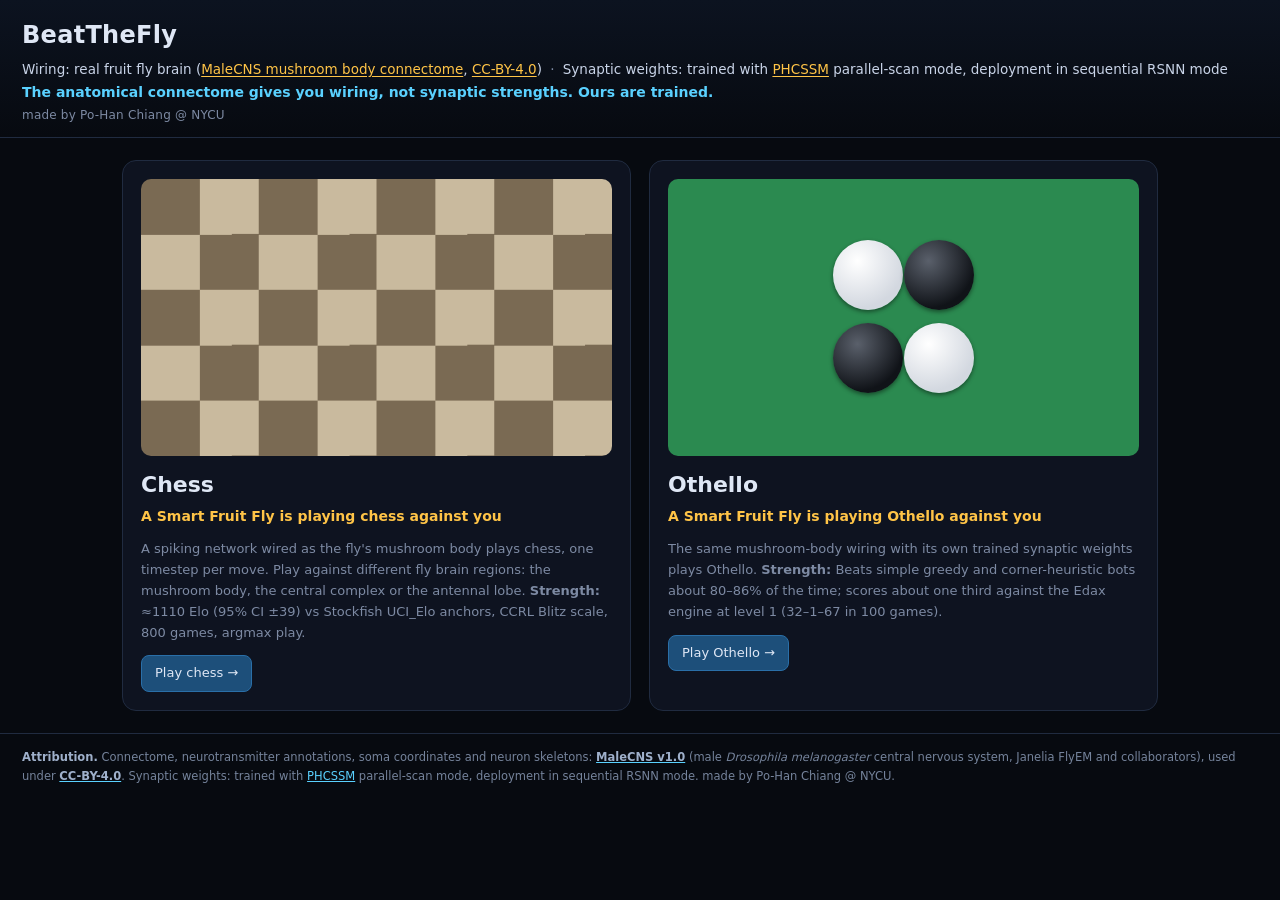
==== index.html @ 7017ef51 "Brain-region opponents (Central Complex, Antennal Lobe), pick-first chess page, cached downloads Co-" ====
<!doctype html>
<!-- SPDX-License-Identifier: GPL-3.0-or-later -->
<html lang="en">
<head>
<meta charset="utf-8">
<meta name="viewport" content="width=device-width,initial-scale=1">
<meta name="google-site-verification" content="KViT-tN7lhzIxqualHoKOShjRrce-UIVY56-z95f7JE">
<title>BeatTheFly</title>
<meta name="description" content="BeatTheFly: play chess or Othello against a smart fruit fly. A spiking neural network wired from the real Drosophila mushroom-body connectome (MaleCNS), running in your browser.">
<link rel="canonical" href="https://phclab.github.io/BeatTheFly/">
<meta property="og:type" content="website">
<meta property="og:title" content="BeatTheFly">
<meta property="og:description" content="BeatTheFly: play chess or Othello against a smart fruit fly. A spiking neural network wired from the real Drosophila mushroom-body connectome (MaleCNS), running in your browser.">
<meta property="og:url" content="https://phclab.github.io/BeatTheFly/">
<meta name="twitter:card" content="summary">
<link rel="icon" href="data:image/svg+xml,%3Csvg xmlns='http://www.w3.org/2000/svg' viewBox='0 0 60 44'%3E%3Cellipse cx='26' cy='12' rx='13' ry='6.5' fill='%23cde8ff' fill-opacity='.8' transform='rotate(-22 26 12)'/%3E%3Cellipse cx='26' cy='20' rx='13' ry='6.5' fill='%23cde8ff' fill-opacity='.8' transform='rotate(22 26 20)'/%3E%3Cellipse cx='27' cy='24' rx='14' ry='9' fill='%233b4657'/%3E%3Cellipse cx='40' cy='22' rx='8.5' ry='7.5' fill='%232a3340'/%3E%3Cellipse cx='45.5' cy='19' rx='5' ry='5.2' fill='%23e2452f'/%3E%3Cellipse cx='45.5' cy='26' rx='4.4' ry='4.6' fill='%23e2452f'/%3E%3C/svg%3E">
<link rel="stylesheet" href="ui/app.css">
</head>
<body>
<header>
  <h1 id="title">BeatTheFly</h1>
  <div class="attrib">Wiring: real fruit fly brain (<a href="https://male-cns.janelia.org/" target="_blank" rel="noopener">MaleCNS
  mushroom body connectome</a>, <a href="https://creativecommons.org/licenses/by/4.0/" target="_blank" rel="noopener">CC-BY-4.0</a>)
  <span class="sep">·</span> Synaptic weights: trained with <a href="https://arxiv.org/abs/2604.01295" target="_blank" rel="noopener">PHCSSM</a> parallel-scan mode, deployment in sequential RSNN mode</div>
  <div class="claim">The anatomical connectome gives you wiring, not synaptic strengths. Ours are trained.</div>
  <div class="byline">made by Po-Han Chiang @ NYCU</div>
</header>

<div class="chooser">
  <a class="gamecard" href="chess/">
    <div class="pic chess"></div>
    <h2>Chess</h2>
    <div class="tl">A Smart Fruit Fly is playing chess against you</div>
    <div class="d" id="chessInfo">A spiking network wired as the fly's mushroom body plays chess, one timestep per move. Play against different fly brain regions: the mushroom body, the central complex or the antennal lobe.</div>
    <span class="go">Play chess →</span>
  </a>
  <a class="gamecard" href="othello/">
    <div class="pic oth"><i class="disc w" style="left:35%;top:22%"></i><i class="disc b" style="left:50%;top:22%"></i>
      <i class="disc b" style="left:35%;top:52%"></i><i class="disc w" style="left:50%;top:52%"></i></div>
    <h2>Othello</h2>
    <div class="tl">A Smart Fruit Fly is playing Othello against you</div>
    <div class="d" id="othelloInfo">The same mushroom-body wiring with its own trained synaptic weights plays Othello.</div>
    <span class="go">Play Othello →</span>
  </a>
</div>

<footer>
  <b>Attribution.</b> Connectome, neurotransmitter annotations, soma coordinates and neuron skeletons:
  <a href="https://male-cns.janelia.org/" target="_blank" rel="noopener"><b>MaleCNS v1.0</b></a> (male
  <i>Drosophila melanogaster</i> central nervous system, Janelia FlyEM and collaborators), used under
  <a href="https://creativecommons.org/licenses/by/4.0/" target="_blank" rel="noopener"><b>CC-BY-4.0</b></a>.
  Synaptic weights: trained with <a href="https://arxiv.org/abs/2604.01295" target="_blank" rel="noopener">PHCSSM</a>
  parallel-scan mode, deployment in sequential RSNN mode.
  <span class="byline">made by Po-Han Chiang @ NYCU</span>.
</footer>

<script type="module">
const esc = s => String(s).replace(/[&<>"]/g, c => ({ '&': '&amp;', '<': '&lt;', '>': '&gt;', '"': '&quot;' }[c]));
async function strength(kind) {
  try { const r = await fetch('data/strength_' + kind + '.json'); return r.ok ? await r.json() : null; } catch (_) { return null; }
}
strength('chess').then(st => {
  if (st && st.elo_text) document.getElementById('chessInfo').insertAdjacentHTML('beforeend', ' <b>Strength:</b> ' + esc(st.elo_text) + '.');
});
strength('othello').then(st => {
  if (st && st.strength_text) document.getElementById('othelloInfo').insertAdjacentHTML('beforeend', ' <b>Strength:</b> ' + esc(st.strength_text));
});
</script>
</body>
</html>
---- ui/app.css ----
/* SPDX-License-Identifier: GPL-3.0-or-later */
:root{
  --bg:#070a10; --panel:#0e1320; --panel2:#121929; --line:#202b40;
  --ink:#dfe7f5; --dim:#7d8aa3; --accent:#5ad1ff; --gold:#ffc447;
  --kc:#4fd1c5; --mbon:#7aa2ff; --dan:#ff7ab6; --apl:#c58cff; --oth:#98a6bd;
  --good:#43d17a; --warn:#ff8a5b;
}
*{box-sizing:border-box}
body{margin:0;background:var(--bg);color:var(--ink);
  font:14px/1.55 ui-sans-serif,system-ui,-apple-system,"Segoe UI",Roboto,"Helvetica Neue",sans-serif}
a{color:var(--accent)}
header{padding:17px 22px 12px;border-bottom:1px solid var(--line);
  background:linear-gradient(180deg,#0c1320,#070a10)}
header h1{margin:0;font-size:24px;letter-spacing:.3px}
header .tagline{margin-top:2px;font-size:15px;font-weight:600;color:var(--gold)}
header .attrib{margin-top:5px;font-size:13.5px;color:#c9d4e8;line-height:1.5}
header .attrib a{color:var(--gold);text-decoration:underline;text-underline-offset:2px}
header .attrib .sep{color:var(--dim);margin:0 4px}
header .claim{margin-top:4px;font-size:14px;font-weight:600;color:var(--accent);line-height:1.4}
header .byline{margin-top:3px;font-size:12px;color:var(--dim);letter-spacing:.2px}
@media (max-width:600px){header{padding:13px 14px 10px} header h1{font-size:21px} header .tagline{font-size:14px}
  header .attrib{font-size:12.5px} header .claim{font-size:13px} header .attrib .sep{display:block;height:0;overflow:hidden;margin:0}}
.wrap{display:grid;grid-template-columns:var(--bcol,430px) minmax(340px,560px);grid-template-areas:"board side" "notes side";
  gap:16px;padding:16px 22px 40px;align-items:start;justify-content:center}
#colBoard{grid-area:board;min-width:0;overflow-x:clip} #colSide{grid-area:side;min-width:0} #colNotes{grid-area:notes;min-width:0}
#colSide .grid4{grid-template-columns:1fr 1fr}
@media (max-width:1000px){.wrap{grid-template-columns:minmax(0,1fr);grid-template-areas:"board" "side" "notes"}}
@media (max-width:600px){.wrap{padding:12px 10px 30px} #colSide .grid2{grid-template-columns:1fr}}
.card{background:var(--panel);border:1px solid var(--line);border-radius:12px;padding:14px;margin-bottom:14px}
.card.hero{border-color:#2d4a6b;background:linear-gradient(180deg,#0f1a2b,#0e1320)}
.card h2{margin:0 0 10px;font-size:12px;letter-spacing:1.4px;text-transform:uppercase;color:var(--dim);font-weight:600}
.card.hero h2{color:var(--accent)}
.card h2 .sm{float:right;text-transform:none;letter-spacing:0;font-weight:400;color:#5d6b85}

#boardstage{position:relative}
#flyguy{position:absolute;left:0;top:0;width:52px;height:38px;pointer-events:none;z-index:40;
  opacity:0;transition:opacity .25s;will-change:transform;filter:drop-shadow(0 3px 5px rgba(0,0,0,.55))}
#flyguy .abdo{fill:#3b4657} #flyguy .thor{fill:#2a3340}
#flyguy .eye{fill:#e2452f} #flyguy .glint{fill:#fff;opacity:.85}
#flyguy .ant,#flyguy .leg{stroke:#222a36;stroke-width:2;fill:none;stroke-linecap:round}
#flyguy .wing ellipse{fill:rgba(205,232,255,.5);stroke:rgba(255,255,255,.5);stroke-width:.7}
#flyguy .wing{transform-origin:34px 18px;animation:flap .07s linear infinite alternate}
#flyguy .wing.wr{animation-delay:.035s}
@keyframes flap{from{transform:scaleY(.35) rotate(-6deg)}to{transform:scaleY(1) rotate(6deg)}}
#flybubble{position:absolute;left:0;top:0;z-index:41;pointer-events:none;opacity:0;transition:opacity .2s;
  background:#f4f7ff;color:#1b2435;border-radius:12px;padding:3px 10px;font:600 13px/1.1 ui-monospace,monospace;
  box-shadow:0 3px 8px rgba(0,0,0,.5)}
#flybubble::after{content:"";position:absolute;left:8px;bottom:-5px;width:8px;height:8px;
  background:#f4f7ff;border-radius:50%}
#flybubble span{animation:dots 1.1s steps(4,end) infinite}
@keyframes dots{0%{opacity:.35}50%{opacity:1}100%{opacity:.35}}
#flycarry{position:absolute;left:0;top:0;z-index:39;pointer-events:none;opacity:0;
  will-change:transform;background:none}
#boardstage>#flyguy,#boardstage>#flybubble,#boardstage>#flycarry,#boardstage>.puff{
  pointer-events:none!important;background-color:transparent}
.puff{position:absolute;width:10px;height:10px;margin:-5px 0 0 -5px;border-radius:50%;
  background:rgba(255,255,255,.85);pointer-events:none;z-index:38;animation:puffout .6s ease-out forwards}
.puff.hit{background:rgba(255,120,90,.9)} .puff.gold{background:rgba(255,196,71,.95)}
@keyframes puffout{to{transform:scale(7);opacity:0}}
#skipfly{position:absolute;right:6px;top:6px;z-index:42;display:none}
#boardwrap{width:100%;aspect-ratio:1;border-radius:8px;overflow:hidden;box-shadow:0 4px 26px rgba(0,0,0,.5);
  position:relative;touch-action:none;user-select:none}
.bd{position:relative}
.bd-sq{position:absolute;inset:0;display:grid;grid-template-columns:repeat(8,1fr);grid-template-rows:repeat(8,1fr)}
.bd-pc{position:absolute;inset:0;pointer-events:none}
.bd .sq{position:relative}
.bd .sq.lt{background:#c9ba9e} .bd .sq.dk{background:#7a6a53}
.bd .sq.last{box-shadow:inset 0 0 0 100px rgba(255,196,71,.30)}
.bd .sq.sel{box-shadow:inset 0 0 0 100px rgba(60,160,225,.42)}
.bd .sq.chk{background:radial-gradient(ellipse at center,#ff4a3d 0%,#d0201a 28%,rgba(160,0,0,0) 72%)}
.bd .sq.dest::after{content:"";position:absolute;left:50%;top:50%;width:30%;height:30%;
  transform:translate(-50%,-50%);border-radius:50%;background:rgba(30,140,200,.55)}
.bd .sq.dest.cap::after{width:88%;height:88%;background:none;border:5px solid rgba(30,140,200,.55)}
.bd .sq .cr,.bd .sq .cf{position:absolute;font:700 9px/1 ui-monospace,monospace;color:rgba(0,0,0,.42);font-style:normal}
.bd .sq .cr{left:2px;top:2px} .bd .sq .cf{right:3px;bottom:2px}
.bd .sq.dk .cr,.bd .sq.dk .cf{color:rgba(255,255,255,.45)}
.bd .pc{position:absolute;left:0;top:0;background-size:88%;background-repeat:no-repeat;background-position:center;
  pointer-events:none;transition:transform .14s ease-out;will-change:transform;z-index:2}
.bd .pc.drag{transition:none;z-index:9;filter:drop-shadow(0 6px 8px rgba(0,0,0,.55))}
.capbar{display:flex;align-items:center;gap:2px;min-height:24px}
.capbar .adv{font:600 12px/1 ui-monospace,monospace;color:var(--gold);margin-left:6px}
.capbar .who{font:600 10.5px/1 ui-sans-serif;letter-spacing:1px;color:var(--dim);width:38px;flex:none}
.cpc{width:19px;height:19px;background-size:contain;background-repeat:no-repeat;background-position:center;display:inline-block;opacity:.92}
.row{display:flex;gap:8px;flex-wrap:wrap;align-items:center}
button{background:#1a2334;color:var(--ink);border:1px solid #2b3a55;border-radius:8px;padding:7px 13px;font-size:13px;cursor:pointer}
button:hover{background:#222f47} button:disabled{opacity:.4;cursor:default}
button.pri{background:#1d4f7a;border-color:#2a6fa8}
button.on{background:#2a6fa8;border-color:#4f9ad4}
button.sm{padding:4px 9px;font-size:12px}
#status{margin-top:10px;font-size:13px;min-height:22px}
#status .big{font-size:15px;font-weight:600}
#flyline{margin-top:6px;font-size:12.5px;color:#9fb0cb;min-height:18px;font-family:ui-monospace,monospace}
.moves{max-height:160px;overflow:auto;font-family:ui-monospace,monospace;font-size:12.5px;color:#b9c6dd;
  background:var(--panel2);border:1px solid var(--line);border-radius:8px;padding:8px;margin-top:10px}
.moves table{border-collapse:collapse;width:100%}
.moves td{padding:1px 4px} .moves td.n{color:var(--dim);width:28px;text-align:right}
.moves td.f{color:var(--gold)} .moves .dim{color:var(--dim)}
.over{margin-top:10px;padding:9px 12px;border-radius:9px;background:#22182c;border:1px solid #43305a;font-size:13.5px}
.over b{color:var(--gold)}

#atlaswrap{position:relative}
#atlas{display:block;width:100%;border-radius:9px;background:#05080e}
.alab{display:flex;justify-content:space-between;font-size:11px;color:var(--dim);margin:8px 2px 0}
.alab b{color:#b9c6dd}
.scrub{display:flex;align-items:center;gap:10px;margin-top:11px}
.scrub input[type=range]{flex:1;accent-color:var(--accent)}
.scrub .lb{font:11px/1 ui-monospace,monospace;color:var(--dim);min-width:112px}

.grid2{display:grid;grid-template-columns:1fr 1fr;gap:14px}
.grid3{display:grid;grid-template-columns:repeat(3,1fr);gap:10px}
.grid4{display:grid;grid-template-columns:repeat(4,1fr);gap:10px}
@media (max-width:900px){.grid2,.grid3,.grid4{grid-template-columns:1fr 1fr}}
.metric{background:var(--panel2);border:1px solid var(--line);border-radius:9px;padding:9px 11px}
.metric .k{font-size:10.5px;letter-spacing:.9px;text-transform:uppercase;color:var(--dim)}
.metric .v{font-family:ui-monospace,monospace;font-size:18px;margin-top:2px}
.metric .s{font-size:11px;color:var(--dim);font-family:ui-monospace,monospace}
canvas.chart{display:block;width:100%;background:#080d15;border-radius:6px}
.dot{display:inline-block;width:8px;height:8px;border-radius:50%;margin-right:5px;vertical-align:1px}
.legend{display:flex;gap:15px;flex-wrap:wrap;font-size:11.5px;color:var(--dim);margin-top:8px;line-height:1.5}
.legend b{color:#b9c6dd}
.cand{display:grid;grid-template-columns:26px 70px 1fr 52px;gap:8px;align-items:center;padding:3px 0;font-size:13px}
.cand .rk{font-family:ui-monospace,monospace;font-size:11px;color:var(--dim);text-align:right}
.cand .mv{font-family:ui-monospace,monospace;font-weight:600}
.cand .bar{height:13px;background:#131b2a;border-radius:6px;overflow:hidden}
.cand .bar i{display:block;height:100%;background:linear-gradient(90deg,#2b6fa0,#5ad1ff);width:0}
.cand .pv{font-family:ui-monospace,monospace;font-size:12px;color:#9fb0cb;text-align:right}
.cand.lead .mv{color:var(--gold)} .cand.lead .bar i{background:linear-gradient(90deg,#a97a13,#ffc447)}
.lamp{display:flex;align-items:center;gap:13px}
.lamp .bulb{width:44px;height:44px;border-radius:50%;background:#241422;border:2px solid #40203a;flex:none}
.lamp .bulb.on{background:var(--dan);border-color:#ffb8db;box-shadow:0 0 28px rgba(255,122,182,.8)}
.lamp .t{font-size:12px;color:var(--dim)}
.lamp .t b{color:var(--ink);font-family:ui-monospace,monospace;font-size:16px;display:block}
svg.mech{width:100%;height:96px;display:block;margin-top:8px}
svg.mech text{font:10px ui-monospace,monospace;fill:#9fb0cb}
svg.mech .box{fill:#151f2e;stroke:#2b3a54}
svg.mech .gate{stroke:#4a2b3c;stroke-width:2.5;fill:none}
svg.mech.fire .gate{stroke:var(--dan);filter:drop-shadow(0 0 6px rgba(255,122,182,.8))}
svg.mech.fire .danbox{stroke:var(--dan);fill:#2a1521}
.hemi{display:grid;grid-template-columns:1fr 56px 1fr;gap:8px;align-items:center;margin-top:7px}
.hemi .hb{height:15px;background:#131b2a;border-radius:4px;overflow:hidden;display:flex}
.hemi .hb.L{justify-content:flex-end}
.hemi .hb i{display:block;height:100%;width:0}
.hemi .hb.L i{background:linear-gradient(90deg,#2b6fa0,#5ad1ff)}
.hemi .hb.R i{background:linear-gradient(90deg,#ff7ab6,#a13d6d)}
.hemi .mid{text-align:center;font-size:11px;color:var(--dim);font-family:ui-monospace,monospace}
table.fact{width:100%;border-collapse:collapse;font-size:12.5px}
table.fact td{padding:3px 0;vertical-align:top;border-bottom:1px solid #18202f}
table.fact td:first-child{color:var(--dim);width:46%}
table.fact td:last-child{font-family:ui-monospace,monospace}
.note{font-size:12.5px;color:#9fb0cb;line-height:1.65}
.note b{color:var(--ink)} .note p{margin:.2em 0 .75em}
.small{font-size:11.5px;color:#75839b}
.warn{color:var(--warn)} .ok{color:var(--good)}
.cells{display:grid;grid-template-columns:repeat(auto-fit,minmax(170px,1fr));gap:10px;margin-top:4px}
.cell{background:var(--panel2);border:1px solid var(--line);border-radius:9px;padding:9px 11px}
.cell .h{font-size:12px;font-weight:600}
.cell .d{font-size:11.5px;color:var(--dim);margin-top:3px;line-height:1.5}
.promo{position:fixed;inset:0;background:rgba(4,7,12,.8);display:flex;align-items:center;justify-content:center;z-index:99}
.promo .box{background:var(--panel);border:1px solid var(--line);border-radius:12px;padding:18px 22px;text-align:center}
.promo .pcs{display:flex;gap:10px;margin-top:14px}
.promo .pcs div{width:64px;height:64px;background:#1a2334;border-radius:9px;cursor:pointer;
  background-size:82%;background-position:center;background-repeat:no-repeat}
.promo .pcs div:hover{background-color:#2a6fa8}
#loader{position:fixed;inset:0;z-index:200;background:rgba(5,8,14,.94);display:flex;align-items:center;justify-content:center}
#loader .box{width:min(520px,92vw);background:var(--panel);border:1px solid var(--line);border-radius:12px;padding:20px 22px}
#loader h3{margin:0 0 6px;font-size:16px} #loader .sub{color:var(--dim);font-size:12.5px}
#loader .pbar{height:12px;background:#131b2a;border-radius:6px;overflow:hidden;margin:14px 0 6px}
#loader .pbar i{display:block;height:100%;width:0;background:linear-gradient(90deg,#2b6fa0,#5ad1ff);transition:width .15s}
#loader .pl{font:12px ui-monospace,monospace;color:#9fb0cb}
#loader.err .pbar{display:none} #loader.err h3{color:var(--warn)}
footer{padding:14px 22px 26px;border-top:1px solid var(--line);color:#75839b;font-size:11.5px;line-height:1.7}
footer b{color:#9fb0cb}
.ob{position:relative;display:grid;grid-template-columns:repeat(8,1fr);grid-template-rows:repeat(8,1fr);gap:2px;
  padding:2px;background:#0e3b21}
.ob .osq{position:relative;background:#2b8a50}
.ob .osq.can{cursor:pointer}
.ob .osq.can:hover{background:#34985b}
.ob .osq .hint{position:absolute;left:50%;top:50%;width:24%;height:24%;transform:translate(-50%,-50%);border-radius:50%;
  background:rgba(0,0,0,.26)}
.ob .osq .disc{position:absolute;inset:9%;border-radius:50%;box-shadow:0 2px 4px rgba(0,0,0,.45)}
.ob .osq .lastmark{position:absolute;left:50%;top:50%;width:13%;height:13%;transform:translate(-50%,-50%);border-radius:50%;
  background:#ff5a4a;z-index:2}
.ob .osq .cr,.ob .osq .cf{position:absolute;font:700 9px/1 ui-monospace,monospace;color:rgba(255,255,255,.55);z-index:3}
.ob .osq .cr{left:2px;top:2px} .ob .osq .cf{right:3px;bottom:2px}
.disc.b{background:radial-gradient(circle at 35% 30%,#5a606b,#101318 70%)}
.disc.w{background:radial-gradient(circle at 35% 30%,#ffffff,#d3d8e0 70%)}
.disc.flip{animation:dflip .24s ease-in-out}
@keyframes dflip{0%{transform:scaleX(1)}50%{transform:scaleX(.06)}100%{transform:scaleX(1)}}
.cdisc{display:inline-block;width:16px;height:16px;border-radius:50%;margin-right:6px;vertical-align:-3px}
.capbar .cnt{font:600 13px/1 ui-monospace,monospace;color:var(--ink)}
.chooser{display:grid;grid-template-columns:repeat(auto-fit,minmax(290px,1fr));gap:18px;padding:22px;max-width:1080px;margin:0 auto}
.gamecard{display:block;text-decoration:none;color:var(--ink);background:var(--panel);border:1px solid var(--line);
  border-radius:14px;padding:18px;transition:border-color .15s,transform .15s}
.gamecard:hover{border-color:#4f9ad4;transform:translateY(-2px)}
.gamecard h2{margin:0 0 4px;font-size:22px}
.gamecard .tl{color:var(--gold);font-weight:600;margin-bottom:12px}
.gamecard .pic{aspect-ratio:1.7;border-radius:10px;margin-bottom:12px}
.gamecard .pic.chess{background:repeating-conic-gradient(#c9ba9e 0 25%,#7a6a53 0 50%) 0 0/25% 40%}
.gamecard .pic.oth{background:#2b8a50;position:relative}
.gamecard .pic.oth i{position:absolute;width:15%;aspect-ratio:1;border-radius:50%;box-shadow:0 2px 4px rgba(0,0,0,.45)}
.gamecard .d{color:var(--dim);font-size:13px;line-height:1.6}
.gamecard .go{margin-top:12px;display:inline-block;background:#1d4f7a;border:1px solid #2a6fa8;border-radius:8px;
  padding:7px 13px;font-size:13px}
.regions{display:grid;gap:8px;margin-top:6px}
.region{display:flex;flex-direction:column;align-items:flex-start;gap:3px;text-align:left;padding:9px 12px;border-radius:9px;
  background:#0f1726;border:1px solid var(--line);color:var(--ink);cursor:pointer;font:inherit}
.region b{font-size:14px}
.region .rd{font-size:12px;color:var(--dim);line-height:1.45}
.region .rs{font-size:11.5px;color:#9fb0cb;font-family:ui-monospace,monospace}
.region.on{border-color:#4f9ad4;background:#122238;box-shadow:inset 3px 0 0 var(--gold)}
.region:disabled{opacity:.5;cursor:not-allowed}
#picker:not([hidden]){position:fixed;inset:0;z-index:60;display:flex;align-items:flex-start;justify-content:center;
  background:rgba(4,7,12,.82);overflow-y:auto;padding:28px 16px}
#picker .pbox{background:var(--panel);border:1px solid var(--line);border-radius:14px;padding:20px;max-width:960px;width:100%}
#picker h3{margin:0 0 6px;font-size:20px}
#picker .sub{color:var(--dim);font-size:13px;line-height:1.55;margin-bottom:14px}
#picker .pl{color:#ff9a8a;font-size:13px;margin-top:8px}
.picks{display:grid;grid-template-columns:repeat(auto-fit,minmax(240px,1fr));gap:12px}
.pick{display:flex;flex-direction:column;align-items:flex-start;gap:5px;text-align:left;padding:12px;border-radius:11px;
  background:#0f1726;border:1px solid var(--line);color:var(--ink);cursor:pointer;font:inherit}
.pick:hover{border-color:#4f9ad4;background:#122238}
.pick:disabled{opacity:.5;cursor:not-allowed}
.pick img{width:100%;height:auto;border-radius:8px;background:#05080e;margin-bottom:4px}
.pick b{font-size:16px}
.pick .rd{font-size:12.5px;color:var(--dim);line-height:1.45}
.pick .rs{font-size:11.5px;color:#9fb0cb;font-family:ui-monospace,monospace;line-height:1.45}
.pick .sz{font-size:12.5px;color:var(--gold);font-weight:600;margin-top:2px}
.store{font-size:12px;color:var(--dim);margin-top:10px;display:flex;flex-wrap:wrap;align-items:center;gap:8px}
.regions[aria-busy="true"] .region{opacity:.6;pointer-events:none}
.pick .tg{font-size:12.5px;color:var(--gold);font-style:italic;margin-top:-2px}
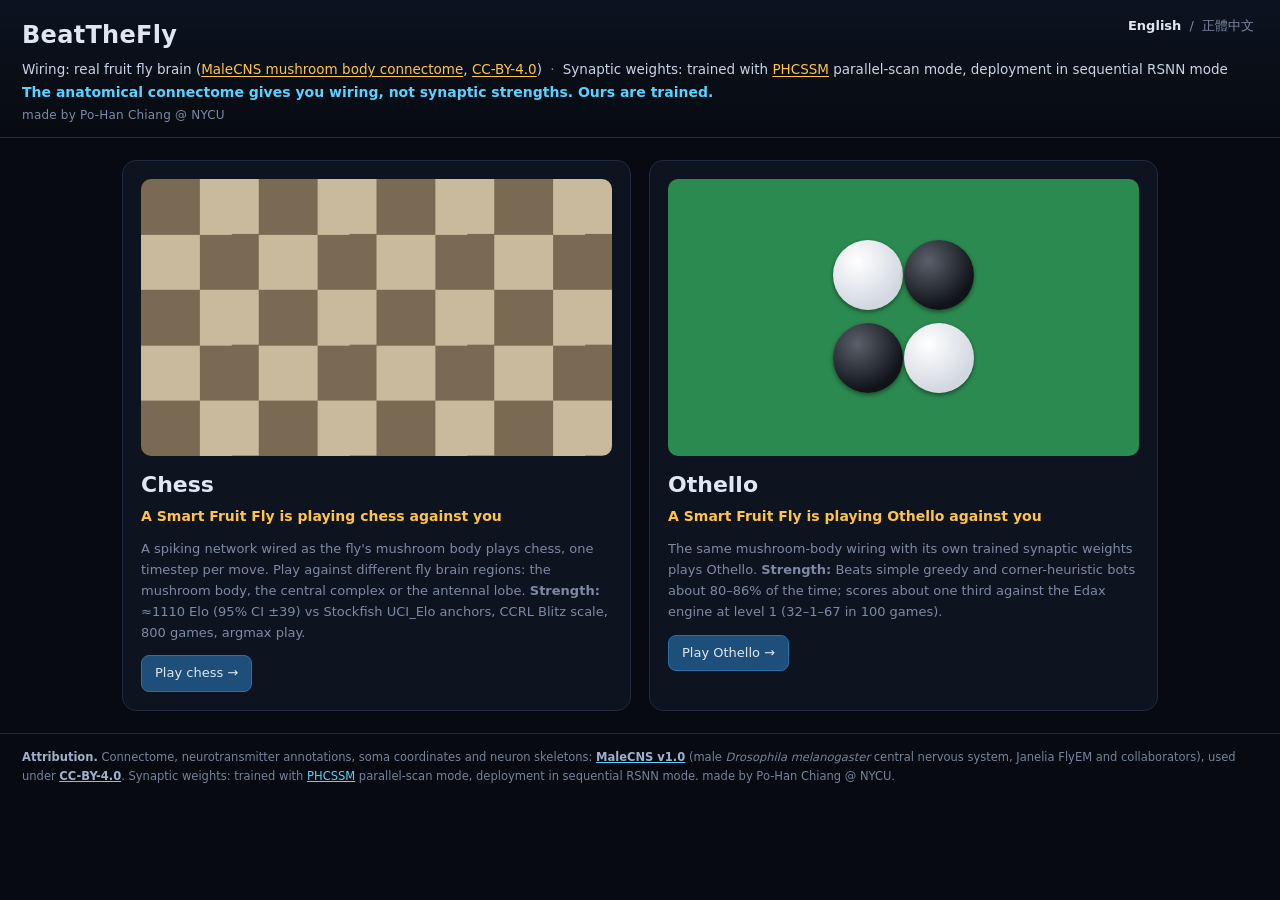
==== commit 238dc87e: "Add Traditional Chinese (zh-TW) pages with language switch Co-Authored-By: Claude Opus 5 <noreply@an" ====
--- a/index.html
+++ b/index.html
@@ -8,7 +8,12 @@
 <title>BeatTheFly</title>
 <meta name="description" content="BeatTheFly: play chess or Othello against a smart fruit fly. A spiking neural network wired from the real Drosophila mushroom-body connectome (MaleCNS), running in your browser.">
 <link rel="canonical" href="https://phclab.github.io/BeatTheFly/">
+<link rel="alternate" hreflang="en" href="https://phclab.github.io/BeatTheFly/">
+<link rel="alternate" hreflang="zh-Hant-TW" href="https://phclab.github.io/BeatTheFly/zh-TW/">
+<link rel="alternate" hreflang="x-default" href="https://phclab.github.io/BeatTheFly/">
 <meta property="og:type" content="website">
+<meta property="og:locale" content="en_US">
+<meta property="og:locale:alternate" content="zh_TW">
 <meta property="og:title" content="BeatTheFly">
 <meta property="og:description" content="BeatTheFly: play chess or Othello against a smart fruit fly. A spiking neural network wired from the real Drosophila mushroom-body connectome (MaleCNS), running in your browser.">
 <meta property="og:url" content="https://phclab.github.io/BeatTheFly/">
@@ -18,6 +23,7 @@
 </head>
 <body>
 <header>
+  <nav class="langs" aria-label="Language"><a href="./" data-lang="en" hreflang="en" aria-current="page">English</a> / <a href="zh-TW/" data-lang="zh-TW" hreflang="zh-Hant-TW" lang="zh-Hant-TW">正體中文</a></nav>
   <h1 id="title">BeatTheFly</h1>
   <div class="attrib">Wiring: real fruit fly brain (<a href="https://male-cns.janelia.org/" target="_blank" rel="noopener">MaleCNS
   mushroom body connectome</a>, <a href="https://creativecommons.org/licenses/by/4.0/" target="_blank" rel="noopener">CC-BY-4.0</a>)
@@ -45,25 +51,26 @@
 </div>
 
 <footer>
-  <b>Attribution.</b> Connectome, neurotransmitter annotations, soma coordinates and neuron skeletons:
+  <span><b>Attribution.</b> Connectome, neurotransmitter annotations, soma coordinates and neuron skeletons:
   <a href="https://male-cns.janelia.org/" target="_blank" rel="noopener"><b>MaleCNS v1.0</b></a> (male
   <i>Drosophila melanogaster</i> central nervous system, Janelia FlyEM and collaborators), used under
   <a href="https://creativecommons.org/licenses/by/4.0/" target="_blank" rel="noopener"><b>CC-BY-4.0</b></a>.
   Synaptic weights: trained with <a href="https://arxiv.org/abs/2604.01295" target="_blank" rel="noopener">PHCSSM</a>
   parallel-scan mode, deployment in sequential RSNN mode.
-  <span class="byline">made by Po-Han Chiang @ NYCU</span>.
+  <span class="byline">made by Po-Han Chiang @ NYCU</span>.</span>
 </footer>
 
 <script type="module">
+import { t, dataFile, SITE } from './ui/i18n.js';
 const esc = s => String(s).replace(/[&<>"]/g, c => ({ '&': '&amp;', '<': '&lt;', '>': '&gt;', '"': '&quot;' }[c]));
 async function strength(kind) {
-  try { const r = await fetch('data/strength_' + kind + '.json'); return r.ok ? await r.json() : null; } catch (_) { return null; }
+  try { const r = await fetch(new URL(dataFile('data/strength_' + kind + '.json'), SITE)); return r.ok ? await r.json() : null; } catch (_) { return null; }
 }
 strength('chess').then(st => {
-  if (st && st.elo_text) document.getElementById('chessInfo').insertAdjacentHTML('beforeend', ' <b>Strength:</b> ' + esc(st.elo_text) + '.');
+  if (st && st.elo_text) document.getElementById('chessInfo').insertAdjacentHTML('beforeend', ' <b>' + t('Strength:') + '</b> ' + esc(st.elo_text) + t('.'));
 });
 strength('othello').then(st => {
-  if (st && st.strength_text) document.getElementById('othelloInfo').insertAdjacentHTML('beforeend', ' <b>Strength:</b> ' + esc(st.strength_text));
+  if (st && st.strength_text) document.getElementById('othelloInfo').insertAdjacentHTML('beforeend', ' <b>' + t('Strength:') + '</b> ' + esc(st.strength_text));
 });
 </script>
 </body>
--- a/ui/app.css
+++ b/ui/app.css
@@ -228,4 +228,10 @@
 .store{font-size:12px;color:var(--dim);margin-top:10px;display:flex;flex-wrap:wrap;align-items:center;gap:8px}
 .regions[aria-busy="true"] .region{opacity:.6;pointer-events:none}
 .pick .tg{font-size:12.5px;color:var(--gold);font-style:italic;margin-top:-2px}
-
+header{position:relative}
+.langs{position:absolute;top:16px;right:22px;font-size:13px;color:var(--dim)}
+.langs a{color:var(--dim);text-decoration:none;padding:2px 4px;border-radius:5px}
+.langs a[aria-current]{color:var(--ink);font-weight:600}
+.langs a.pref{box-shadow:inset 0 0 0 1px var(--gold)}
+.claim-en{display:block;font-size:11.5px;font-weight:400;color:var(--dim);margin-top:2px}
+:lang(zh-Hant-TW) body{font-family:ui-sans-serif,system-ui,-apple-system,"Segoe UI",Roboto,"Helvetica Neue","PingFang TC","Noto Sans TC","Noto Sans CJK TC","Microsoft JhengHei",sans-serif}
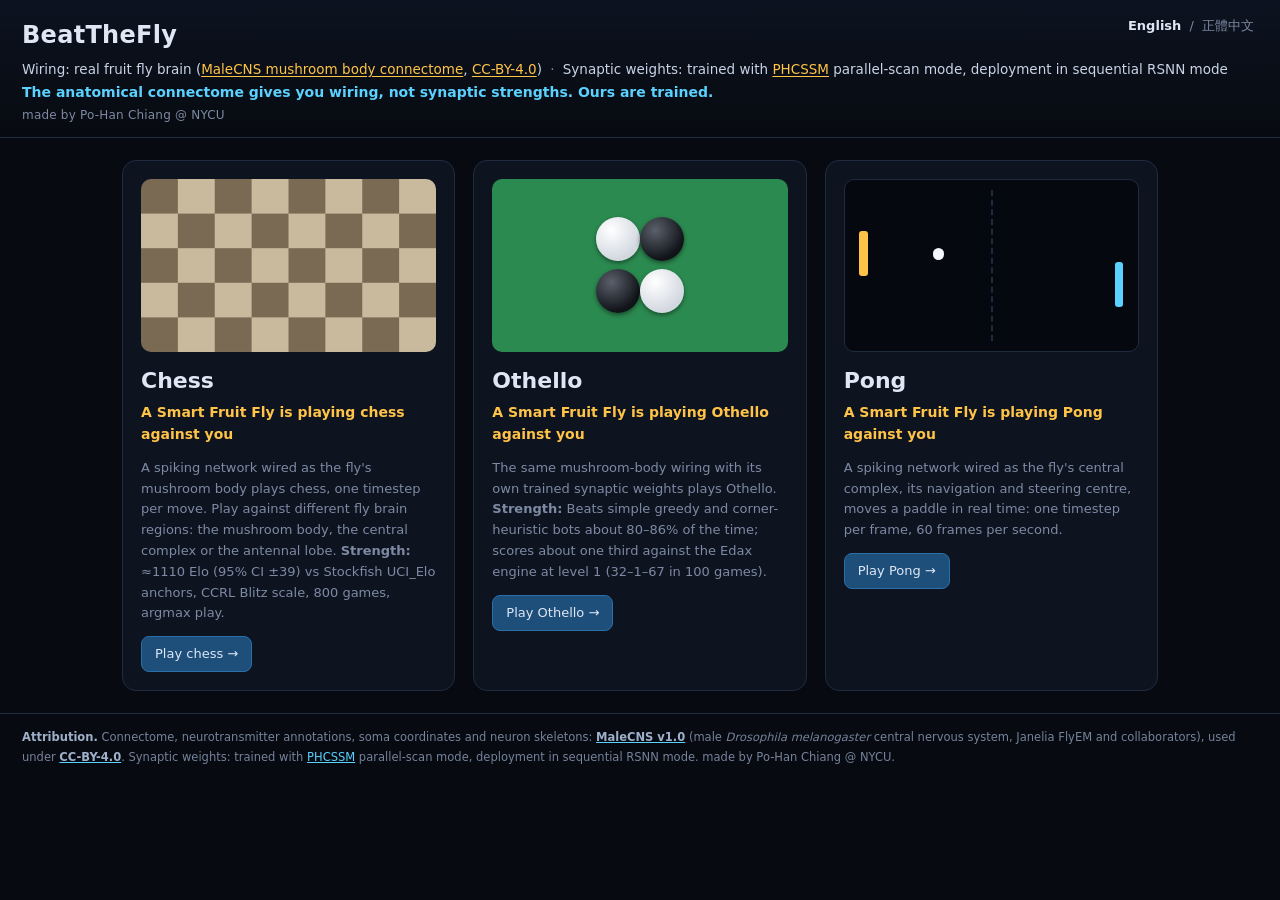
==== commit 2abadcd5: "Add Pong page with a central-complex fly Co-Authored-By: Claude Opus 5 <noreply@anthropic.com> Claud" ====
--- a/index.html
+++ b/index.html
@@ -48,6 +48,13 @@
     <div class="d" id="othelloInfo">The same mushroom-body wiring with its own trained synaptic weights plays Othello.</div>
     <span class="go">Play Othello →</span>
   </a>
+  <a class="gamecard" href="pong/">
+    <div class="pic pong"><i class="pd l"></i><i class="pd r"></i><i class="bl"></i></div>
+    <h2>Pong</h2>
+    <div class="tl">A Smart Fruit Fly is playing Pong against you</div>
+    <div class="d">A spiking network wired as the fly's central complex, its navigation and steering centre, moves a paddle in real time: one timestep per frame, 60 frames per second.</div>
+    <span class="go">Play Pong →</span>
+  </a>
 </div>
 
 <footer>
--- a/ui/app.css
+++ b/ui/app.css
@@ -235,3 +235,23 @@
 .langs a.pref{box-shadow:inset 0 0 0 1px var(--gold)}
 .claim-en{display:block;font-size:11.5px;font-weight:400;color:var(--dim);margin-top:2px}
 :lang(zh-Hant-TW) body{font-family:ui-sans-serif,system-ui,-apple-system,"Segoe UI",Roboto,"Helvetica Neue","PingFang TC","Noto Sans TC","Noto Sans CJK TC","Microsoft JhengHei",sans-serif}
+.gamecard .pic.pong{background:#05080e;position:relative;border:1px solid var(--line)}
+.gamecard .pic.pong::after{content:"";position:absolute;left:50%;top:6%;bottom:6%;border-left:2px dashed #1d2a3f}
+.gamecard .pic.pong i{position:absolute;display:block}
+.gamecard .pic.pong .pd{width:3%;height:26%;border-radius:3px}
+.gamecard .pic.pong .pd.l{left:5%;top:30%;background:var(--gold)} .gamecard .pic.pong .pd.r{right:5%;top:48%;background:var(--accent)}
+.gamecard .pic.pong .bl{width:4%;aspect-ratio:1;border-radius:50%;background:#f4f7ff;left:30%;top:40%}
+#court{display:block;width:100%;height:100%;touch-action:none;cursor:ns-resize}
+.score{display:flex;justify-content:space-between;align-items:center;font:600 13px/1 ui-monospace,monospace;color:var(--dim);margin:2px 2px 8px}
+.score b{font-size:22px;color:var(--ink)} .score .fly b{color:var(--gold)} .score .you b{color:var(--accent)}
+.act{display:grid;grid-template-columns:62px 1fr 52px;gap:8px;align-items:center;padding:3px 0;font:13px ui-monospace,monospace}
+.act .bar{height:13px;background:#131b2a;border-radius:6px;overflow:hidden}
+.act .bar i{display:block;height:100%;width:0;background:linear-gradient(90deg,#2b6fa0,#5ad1ff)}
+.act.on{color:var(--gold)} .act.on .bar i{background:linear-gradient(90deg,#a97a13,#ffc447)}
+.act .pv{text-align:right;color:#9fb0cb;font-size:12px}
+#rogrid{display:grid;grid-template-columns:repeat(auto-fill,minmax(14px,1fr));gap:3px;margin-top:10px}
+#rogrid i{display:block;aspect-ratio:1;border-radius:3px;border:1px solid transparent}
+#rogrid i.on{border-color:#fff;box-shadow:0 0 6px rgba(255,196,71,.9)}
+.rt{font:12px ui-monospace,monospace;color:#9fb0cb;margin-top:6px}
+.rt .warn{font-weight:600}
+#boardwrap.pongcourt{aspect-ratio:auto}
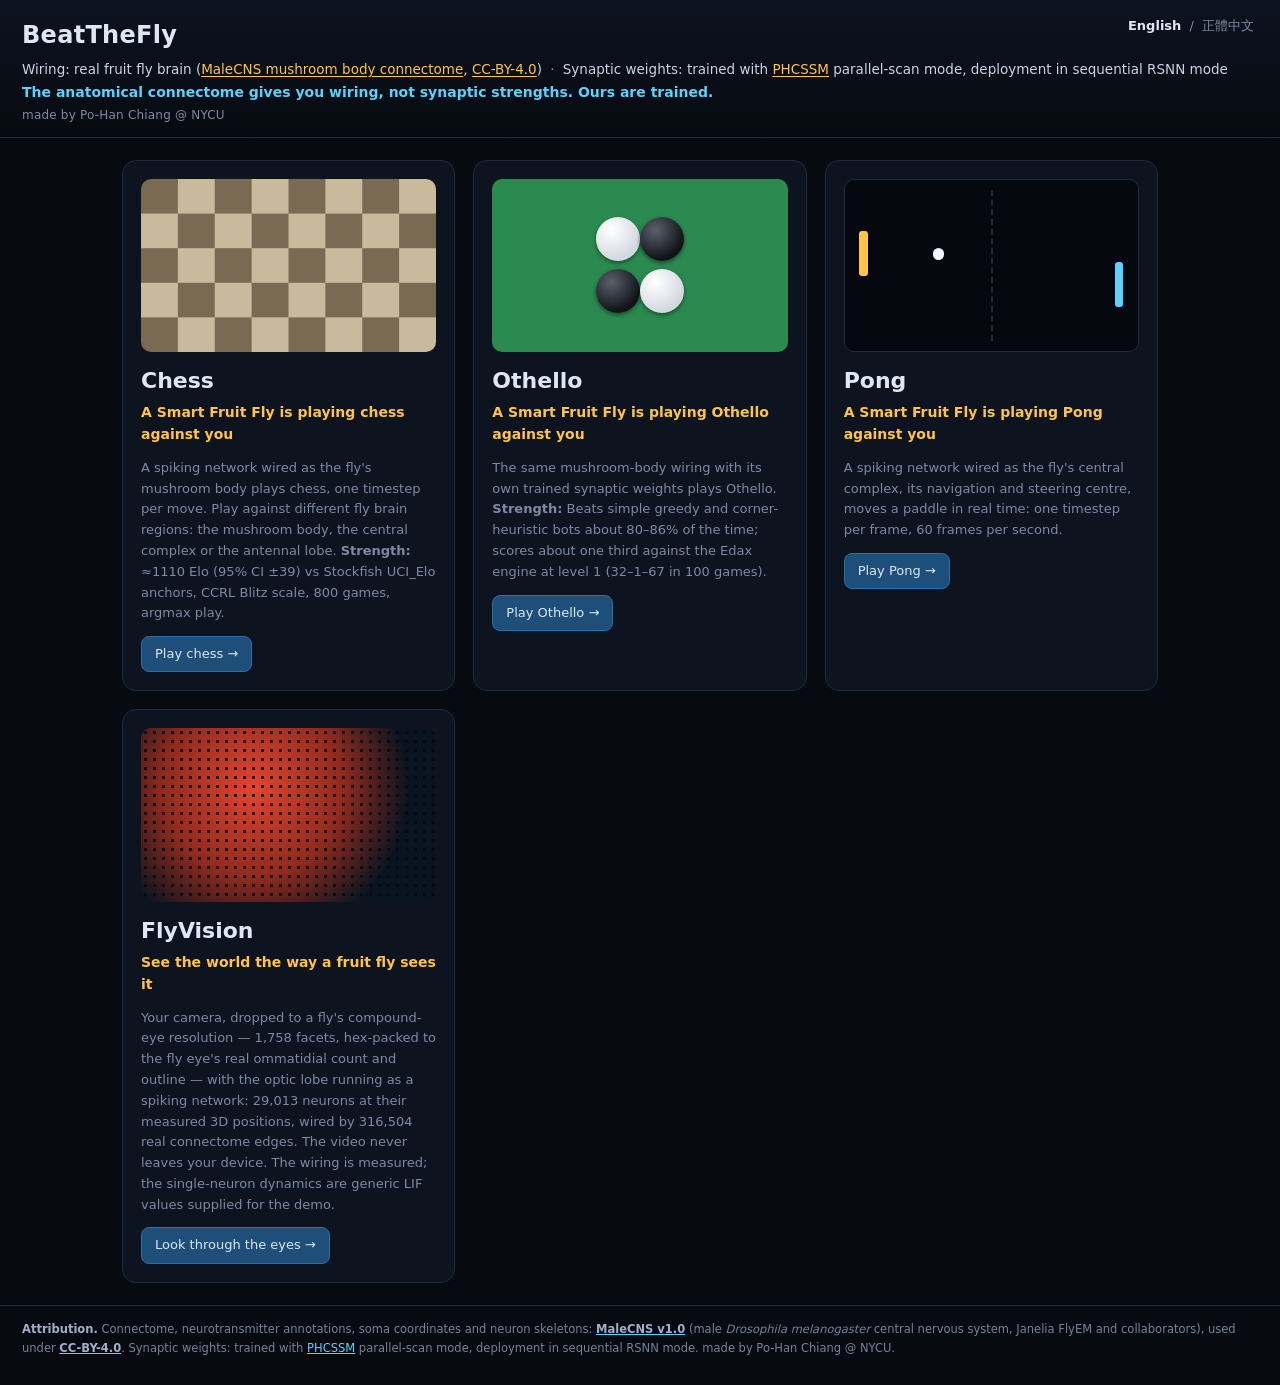
==== commit a9a24a34: "FlyVision: bilingual, BeatTheFly styling, corrected figures, four-panel layout - Bilingual EN/zh-TW " ====
--- a/index.html
+++ b/index.html
@@ -1,5 +1,4 @@
 <!doctype html>
-<!-- SPDX-License-Identifier: GPL-3.0-or-later -->
 <html lang="en">
 <head>
 <meta charset="utf-8">
@@ -55,6 +54,13 @@
     <div class="d">A spiking network wired as the fly's central complex, its navigation and steering centre, moves a paddle in real time: one timestep per frame, 60 frames per second.</div>
     <span class="go">Play Pong →</span>
   </a>
+  <a class="gamecard" href="FlyVision/">
+    <div class="pic eye"><i class="omm"></i></div>
+    <h2>FlyVision</h2>
+    <div class="tl">See the world the way a fruit fly sees it</div>
+    <div class="d">Your camera, dropped to a fly's compound-eye resolution — 1,758 facets, hex-packed to the fly eye's real ommatidial count and outline — with the optic lobe running as a spiking network: 29,013 neurons at their measured 3D positions, wired by 316,504 real connectome edges. The video never leaves your device. The wiring is measured; the single-neuron dynamics are generic LIF values supplied for the demo.</div>
+    <span class="go">Look through the eyes →</span>
+  </a>
 </div>
 
 <footer>
--- a/ui/app.css
+++ b/ui/app.css
@@ -1,4 +1,3 @@
-/* SPDX-License-Identifier: GPL-3.0-or-later */
 :root{
   --bg:#070a10; --panel:#0e1320; --panel2:#121929; --line:#202b40;
   --ink:#dfe7f5; --dim:#7d8aa3; --accent:#5ad1ff; --gold:#ffc447;
@@ -20,7 +19,7 @@
 header .byline{margin-top:3px;font-size:12px;color:var(--dim);letter-spacing:.2px}
 @media (max-width:600px){header{padding:13px 14px 10px} header h1{font-size:21px} header .tagline{font-size:14px}
   header .attrib{font-size:12.5px} header .claim{font-size:13px} header .attrib .sep{display:block;height:0;overflow:hidden;margin:0}}
-.wrap{display:grid;grid-template-columns:var(--bcol,430px) minmax(340px,560px);grid-template-areas:"board side" "notes side";
+.wrap{display:grid;grid-template-columns:var(--bcol,430px) minmax(170px,280px);grid-template-areas:"board side" "notes side";
   gap:16px;padding:16px 22px 40px;align-items:start;justify-content:center}
 #colBoard{grid-area:board;min-width:0;overflow-x:clip} #colSide{grid-area:side;min-width:0} #colNotes{grid-area:notes;min-width:0}
 #colSide .grid4{grid-template-columns:1fr 1fr}
@@ -255,3 +254,24 @@
 .rt{font:12px ui-monospace,monospace;color:#9fb0cb;margin-top:6px}
 .rt .warn{font-weight:600}
 #boardwrap.pongcourt{aspect-ratio:auto}
+@media (max-width:600px){
+  .phonegrid{padding-left:0;padding-right:0;grid-template-columns:1fr 1fr;gap:8px}
+  .phonegrid>#colBoard,.phonegrid>#colSide,.phonegrid>#colNotes{display:contents}
+  .phonegrid #colSide>#atlasCard{grid-column:1;order:1;margin-bottom:0}
+  .phonegrid #colSide>.card[data-side="command"]{grid-column:2;order:1;margin-bottom:0}
+  .phonegrid #colBoard>.card{grid-column:1/-1;order:2;margin-bottom:0;border-radius:0;border-left:0;border-right:0}
+  .phonegrid #colSide>.card[data-side="picker"]{grid-column:1/-1;order:3}
+  .phonegrid #colSide>.card{grid-column:1/-1;order:4}
+  .phonegrid #colNotes>.card{grid-column:1/-1;order:4}
+  .phonegrid .phonehide{display:none}
+  body.gamepage header .attrib,body.gamepage header .claim,body.gamepage header .byline{display:none}
+  body.gamepage header{padding-bottom:8px}
+  .phonegrid .card[data-side="command"] #rogrid{max-height:132px;overflow-y:auto;overscroll-behavior:contain}
+  .phonegrid #atlasCard .scrub,.phonegrid #atlasCard .alab{display:none}
+  .phonegrid #atlasCard .legend{display:none}
+  .phonegrid #atlasCard h2 .sm{display:none}
+  .phonegrid #atlasCard,.phonegrid .card[data-side="command"]{padding:8px}
+  .phonegrid .card[data-side="command"]>.legend{display:none}
+}
+.gamecard .pic.eye{background:radial-gradient(circle at 38% 34%,#e2452f 0%,#8f2a1d 42%,#0a1420 72%);position:relative;overflow:hidden}
+.gamecard .pic.eye .omm{position:absolute;inset:0;background-image:radial-gradient(circle,rgba(5,10,16,.85) 1.6px,transparent 1.7px);background-size:9px 9px}
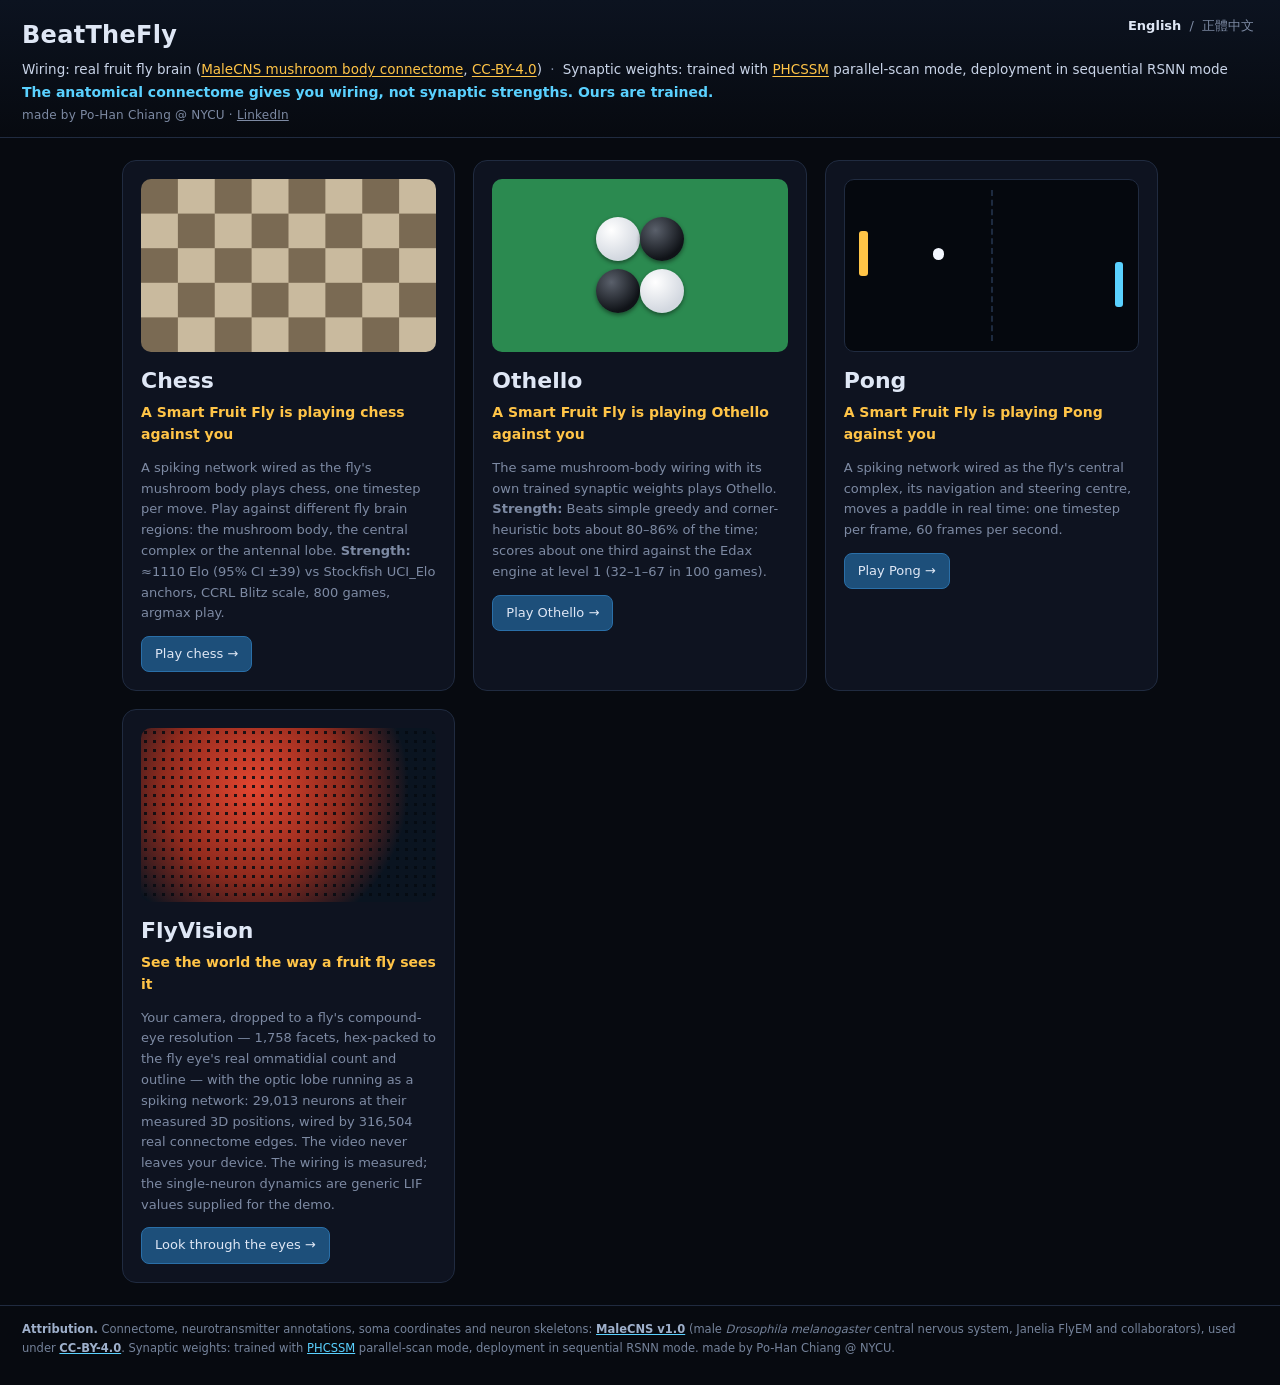
==== commit c67a1d06: "Add LinkedIn link to the page header Co-Authored-By: Claude Opus 5 <noreply@anthropic.com> Claude-Se" ====
--- a/index.html
+++ b/index.html
@@ -28,7 +28,7 @@
   mushroom body connectome</a>, <a href="https://creativecommons.org/licenses/by/4.0/" target="_blank" rel="noopener">CC-BY-4.0</a>)
   <span class="sep">·</span> Synaptic weights: trained with <a href="https://arxiv.org/abs/2604.01295" target="_blank" rel="noopener">PHCSSM</a> parallel-scan mode, deployment in sequential RSNN mode</div>
   <div class="claim">The anatomical connectome gives you wiring, not synaptic strengths. Ours are trained.</div>
-  <div class="byline">made by Po-Han Chiang @ NYCU</div>
+  <div class="byline">made by Po-Han Chiang @ NYCU · <a href="https://tw.linkedin.com/in/pohanc" target="_blank" rel="me noopener">LinkedIn</a></div>
 </header>
 
 <div class="chooser">
--- a/ui/app.css
+++ b/ui/app.css
@@ -17,6 +17,7 @@
 header .attrib .sep{color:var(--dim);margin:0 4px}
 header .claim{margin-top:4px;font-size:14px;font-weight:600;color:var(--accent);line-height:1.4}
 header .byline{margin-top:3px;font-size:12px;color:var(--dim);letter-spacing:.2px}
+header .byline a{color:inherit;text-decoration:underline}
 @media (max-width:600px){header{padding:13px 14px 10px} header h1{font-size:21px} header .tagline{font-size:14px}
   header .attrib{font-size:12.5px} header .claim{font-size:13px} header .attrib .sep{display:block;height:0;overflow:hidden;margin:0}}
 .wrap{display:grid;grid-template-columns:var(--bcol,430px) minmax(170px,280px);grid-template-areas:"board side" "notes side";
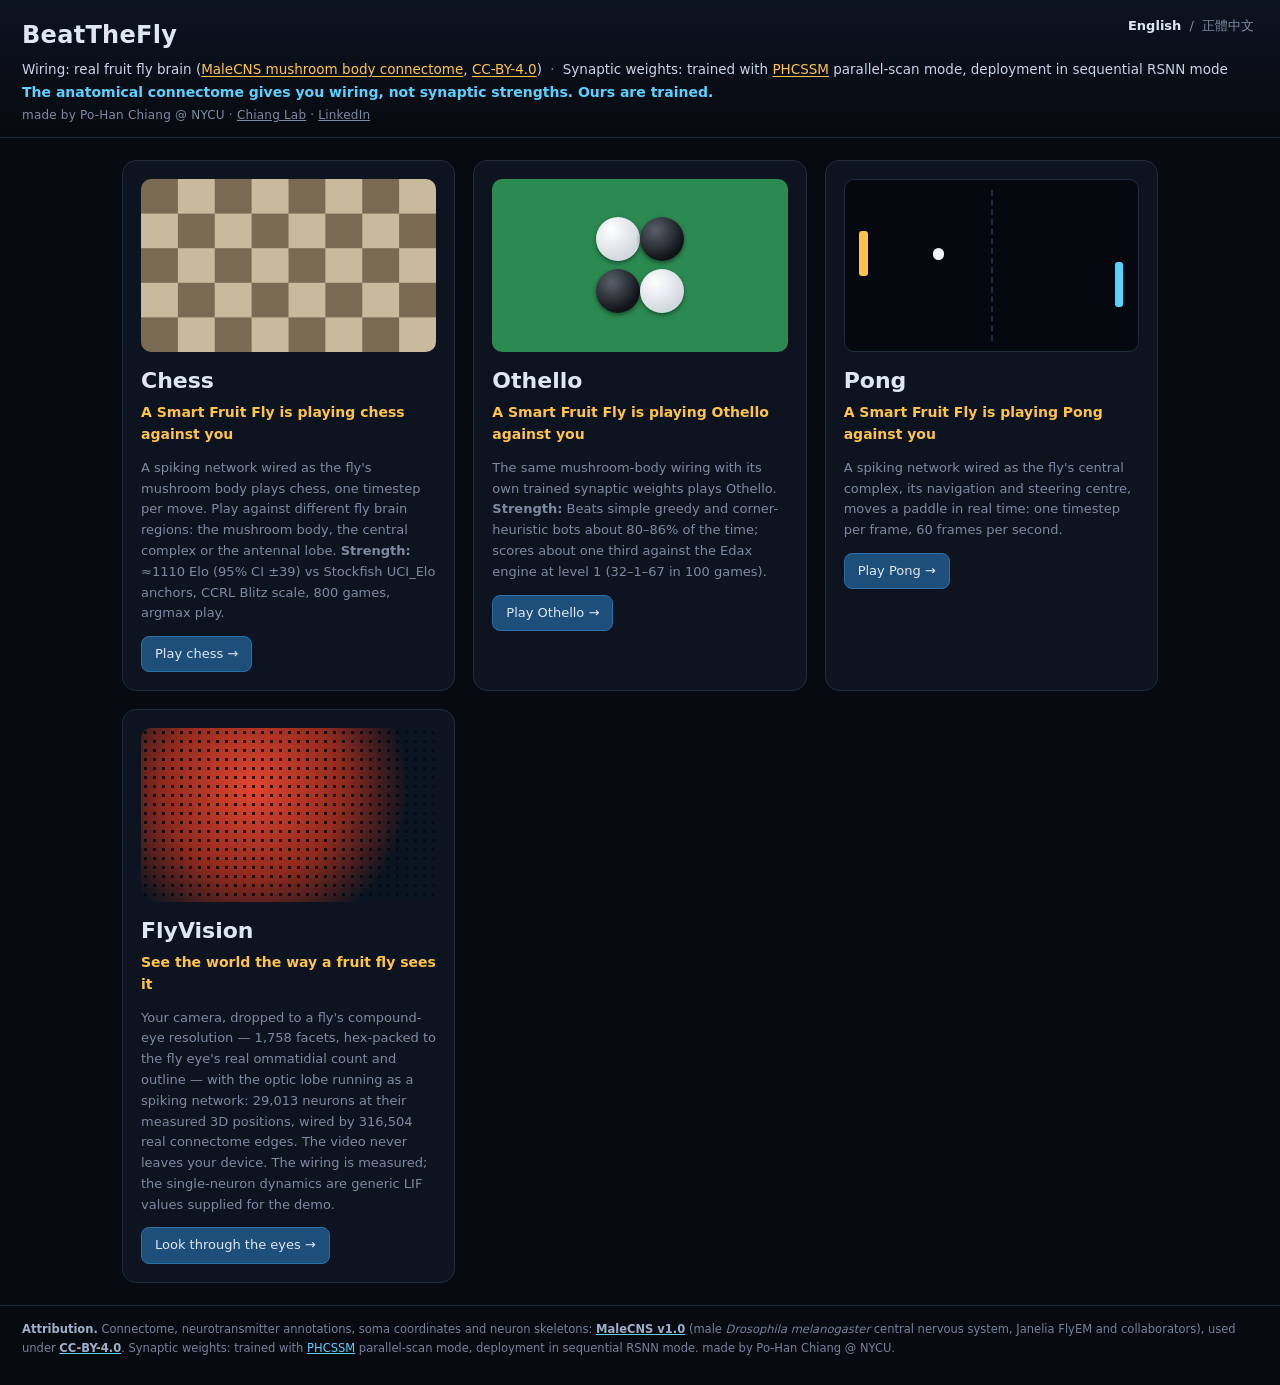
==== commit 0506138b: "Link every page to the Chiang Lab website Co-Authored-By: Claude Opus 5.5 <noreply@anthropic.com> Cl" ====
--- a/index.html
+++ b/index.html
@@ -26,9 +26,9 @@
   <h1 id="title">BeatTheFly</h1>
   <div class="attrib">Wiring: real fruit fly brain (<a href="https://male-cns.janelia.org/" target="_blank" rel="noopener">MaleCNS
   mushroom body connectome</a>, <a href="https://creativecommons.org/licenses/by/4.0/" target="_blank" rel="noopener">CC-BY-4.0</a>)
-  <span class="sep">·</span> Synaptic weights: trained with <a href="https://arxiv.org/abs/2604.01295" target="_blank" rel="noopener">PHCSSM</a> parallel-scan mode, deployment in sequential RSNN mode</div>
+  <span class="sep">·</span> Synaptic weights: trained with <a href="https://doi.org/10.1016/j.array.2026.101315" target="_blank" rel="noopener">PHCSSM</a> parallel-scan mode, deployment in sequential RSNN mode</div>
   <div class="claim">The anatomical connectome gives you wiring, not synaptic strengths. Ours are trained.</div>
-  <div class="byline">made by Po-Han Chiang @ NYCU · <a href="https://tw.linkedin.com/in/pohanc" target="_blank" rel="me noopener">LinkedIn</a></div>
+  <div class="byline">made by Po-Han Chiang @ NYCU · <a href="https://chianglab.com/">Chiang Lab</a> · <a href="https://tw.linkedin.com/in/pohanc" target="_blank" rel="me noopener">LinkedIn</a></div>
 </header>
 
 <div class="chooser">
@@ -68,7 +68,7 @@
   <a href="https://male-cns.janelia.org/" target="_blank" rel="noopener"><b>MaleCNS v1.0</b></a> (male
   <i>Drosophila melanogaster</i> central nervous system, Janelia FlyEM and collaborators), used under
   <a href="https://creativecommons.org/licenses/by/4.0/" target="_blank" rel="noopener"><b>CC-BY-4.0</b></a>.
-  Synaptic weights: trained with <a href="https://arxiv.org/abs/2604.01295" target="_blank" rel="noopener">PHCSSM</a>
+  Synaptic weights: trained with <a href="https://doi.org/10.1016/j.array.2026.101315" target="_blank" rel="noopener">PHCSSM</a>
   parallel-scan mode, deployment in sequential RSNN mode.
   <span class="byline">made by Po-Han Chiang @ NYCU</span>.</span>
 </footer>
@@ -86,5 +86,6 @@
   if (st && st.strength_text) document.getElementById('othelloInfo').insertAdjacentHTML('beforeend', ' <b>' + t('Strength:') + '</b> ' + esc(st.strength_text));
 });
 </script>
+<script type="module" src="https://static.cloudflareinsights.com/beacon.min.js" data-cf-beacon='{"token": "ed90c191314a4bd1b54a671616598fbd"}'></script>
 </body>
 </html>
--- a/ui/app.css
+++ b/ui/app.css
@@ -267,6 +267,7 @@
   .phonegrid .phonehide{display:none}
   body.gamepage header .attrib,body.gamepage header .claim,body.gamepage header .byline{display:none}
   body.gamepage header{padding-bottom:8px}
+  body.gamepage{overscroll-behavior:none}
   .phonegrid .card[data-side="command"] #rogrid{max-height:132px;overflow-y:auto;overscroll-behavior:contain}
   .phonegrid #atlasCard .scrub,.phonegrid #atlasCard .alab{display:none}
   .phonegrid #atlasCard .legend{display:none}
